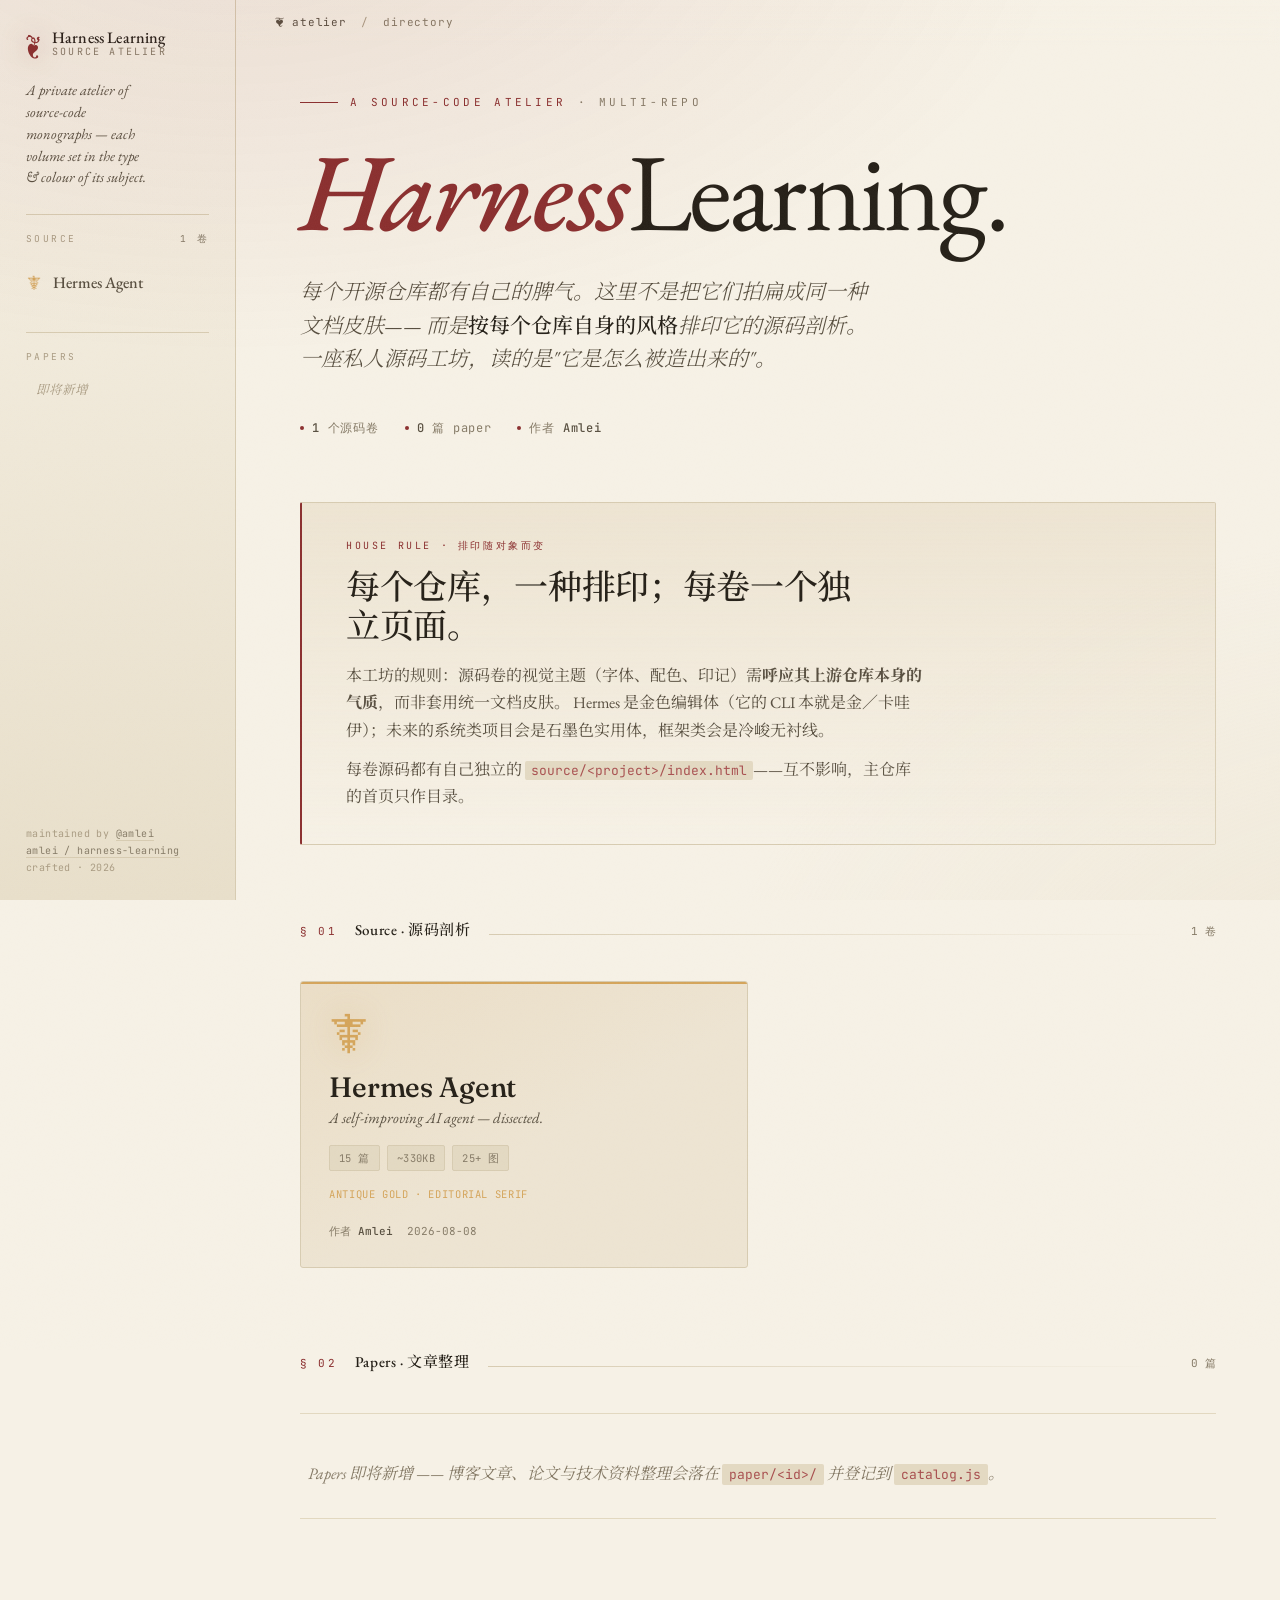
==== index.html @ 1b261e04 "Add Hermes Agent source-code analysis book + online reader - 15-part book (part-00 preface … part-14" ====
<!doctype html>
<html lang="zh-CN" data-theme="atelier">
<head>
<meta charset="utf-8" />
<meta name="viewport" content="width=device-width,initial-scale=1" />
<title>Harness Learning — a source-code atelier</title>
<meta name="description" content="个人源码学习工坊：按开源仓库自身风格排印的源码实现剖析与文章整理。" />
<link rel="icon" href="data:image/svg+xml,%3Csvg xmlns='http://www.w3.org/2000/svg' viewBox='0 0 32 32'%3E%3Crect width='32' height='32' fill='%23f6f1e6'/%3E%3Ctext x='16' y='24' font-size='22' text-anchor='middle' fill='%238a2e2e'%3E%E2%9D%A6%3C/text%3E%3C/svg%3E" />

<!-- shared design system -->
<link rel="stylesheet" href="./reader/reader.css" />
<!-- directory data -->
<script src="./catalog.js"></script>

<link rel="preconnect" href="https://fonts.googleapis.com" />
<link rel="preconnect" href="https://fonts.gstatic.com" crossorigin />
<link href="https://fonts.googleapis.com/css2?family=EB+Garamond:ital,wght@0,400;0,500;0,600;1,400&family=Fraunces:ital,opsz,wght@0,9..144,300;0,9..144,500;0,9..144,700;0,9..144,900;1,9..144,400&family=Newsreader:ital,opsz,wght@0,6..72,400;0,6..72,500;1,6..72,400&family=Spectral:ital,wght@0,400;0,500;1,400&family=Bricolage+Grotesque:opsz,wght@12..96,500;12..96,700&family=IBM+Plex+Sans:wght@400;500&family=JetBrains+Mono:wght@400;500&family=Noto+Serif+SC:wght@400;600&display=swap" rel="stylesheet" />
</head>
<body>
<div class="scrim" id="scrim"></div>

<aside class="spine" id="spine">
  <a class="brand" href="./">
    <span class="cad">❦</span>
    <span class="bt"><b>Harness Learning</b><span>source atelier</span></span>
  </a>
  <p class="tagline">A private atelier of source-code monographs — each volume set in the type &amp; colour of its subject.</p>

  <div class="div"></div>
  <p class="label"><span>Source</span><em id="srcCount"></em></p>
  <ul class="slist" id="srcList"></ul>

  <div class="div"></div>
  <p class="label"><span>Papers</span><em id="paperCount"></em></p>
  <ul class="slist" id="paperList"></ul>

  <div class="foot">
    maintained by <a href="https://github.com/amlei" target="_blank" rel="noopener">@amlei</a><br>
    <a href="https://github.com/amlei/harness-learning" target="_blank" rel="noopener">amlei / harness-learning</a><br>
    <span style="color:var(--mute-2)">crafted · 2026</span>
  </div>
</aside>

<div class="main">
  <div class="topbar show" id="topbar">
    <button class="menu-btn" id="menuBtn">☰ index</button>
    <a href="./"><span>❦</span> atelier</a>
    <span class="sep">/</span>
    <span>directory</span>
  </div>
  <div id="view"></div>
</div>

<script>
const T = CATALOG.THEMES;
const srcList = document.getElementById('srcList');
const paperList = document.getElementById('paperList');

function buildSpine(){
  srcList.innerHTML = CATALOG.source.length
    ? CATALOG.source.map(p=>{const th=T[p.theme]||T.atelier;return `<li><a href="./source/${p.id}/"><span class="m" style="color:${th.accent}">${th.mark}</span>${p.title}<span class="dot"></span></a></li>`}).join('')
    : '<li class="empty">尚无 — 见 catalog.js</li>';
  document.getElementById('srcCount').textContent = CATALOG.source.length? CATALOG.source.length+' 卷':'';
  paperList.innerHTML = CATALOG.paper.length
    ? CATALOG.paper.map(p=>{const th=T[p.theme]||T.periodical;return `<li><a href="./paper/${p.id}/"><span class="m" style="color:${th.accent}">${th.mark}</span>${p.title}<span class="dot"></span></a></li>`}).join('')
    : '<li class="empty">即将新增</li>';
  document.getElementById('paperCount').textContent = CATALOG.paper.length? CATALOG.paper.length+' 篇':'';
}

function render(){
  const totalParts = 14 * CATALOG.source.length; // each source is its own reader; count is illustrative
  const pcards = CATALOG.source.length ? CATALOG.source.map((p,i)=>{
    const th=T[p.theme]||T.atelier;
    return `<a class="pcard stagger" style="animation-delay:${.1+i*.06}s;--pc-accent:${th.accent};--pc-display:'${th.display}'" href="./source/${p.id}/">
      <div class="m">${th.mark}</div>
      <div class="t">${p.title}</div>
      <p class="tag">${p.tagline}</p>
      <div class="charsw">${(p.statsLabel||'').split(' · ').map(k=>`<span>${k}</span>`).join('')}</div>
      <div class="char">${th.character}</div>
      <div class="footr"><span>作者 <b>${p.author}</b></span><span>${p.updated}</span><span class="go">open →</span></div>
    </a>`;
  }).join('') : '<p class="empty-note">尚无源码卷。在 <code>catalog.js</code> 添加项目，并建 <code>source/&lt;id&gt;/index.html</code>。</p>';

  const plist = CATALOG.paper.length ? CATALOG.paper.map((p,i)=>{
    const th=T[p.theme]||T.periodical;
    return `<a class="pitem stagger" style="animation-delay:${.1+i*.05}s" href="./paper/${p.id}/">
      <div class="pn">${th.mark}</div>
      <div><h4>${p.title}</h4><p>${p.blurb||''}</p></div>
      <div class="pm"><b>${p.updated}</b>${p.author||''}</div>
    </a>`;
  }).join('') : '<p class="empty-note">Papers 即将新增 —— 博客文章、论文与技术资料整理会落在 <code>paper/&lt;id&gt;/</code> 并登记到 <code>catalog.js</code>。</p>';

  document.getElementById('view').innerHTML = `
  <section class="wrap">
    <div class="hero">
      <div class="eyebrow">a source-code atelier <em>· multi-repo</em></div>
      <h1><i>Harness</i><b>Learning.</b></h1>
      <p class="lede">每个开源仓库都有自己的脾气。这里不是把它们拍扁成同一种文档皮肤——
      而是<strong>按每个仓库自身的风格</strong>排印它的源码剖析。一座私人源码工坊，读的是"它是怎么被造出来的"。</p>
      <div class="meta">
        <span class="pip"><b>${CATALOG.source.length}</b> 个源码卷</span>
        <span class="pip"><b>${CATALOG.paper.length}</b> 篇 paper</span>
        <span class="pip">作者 <b>Amlei</b></span>
      </div>
    </div>

    <div class="principle">
      <p class="pl">house rule · 排印随对象而变</p>
      <h3>每个仓库，一种排印；每卷一个独立页面。</h3>
      <p>本工坊的规则：源码卷的视觉主题（字体、配色、印记）需<strong>呼应其上游仓库本身的气质</strong>，而非套用统一文档皮肤。
      Hermes 是金色编辑体（它的 CLI 本就是金／卡哇伊）；未来的系统类项目会是石墨色实用体，框架类会是冷峻无衬线。</p>
      <p>每卷源码都有自己独立的 <code>source/&lt;project&gt;/index.html</code>——互不影响，主仓库的首页只作目录。</p>
    </div>

    <div class="section">
      <div class="shead"><span class="n">§ 01</span><h2>Source · 源码剖析</h2><span class="rule"></span><span class="count">${CATALOG.source.length} 卷</span></div>
      <div class="pcgrid">${pcards}</div>
    </div>

    <div class="section">
      <div class="shead"><span class="n">§ 02</span><h2>Papers · 文章整理</h2><span class="rule"></span><span class="count">${CATALOG.paper.length} 篇</span></div>
      <div class="plist">${plist}</div>
    </div>
  </section>`;
}

/* mobile spine */
const spine=document.getElementById('spine'),scrim=document.getElementById('scrim');
document.getElementById('menuBtn').addEventListener('click',()=>spine.classList.add('open'));
scrim.addEventListener('click',()=>{spine.classList.remove('open');scrim.classList.remove('show');});
new MutationObserver(()=>scrim.classList.toggle('show',spine.classList.contains('open'))).observe(spine,{attributes:true,attributeFilter:['class']});

buildSpine();
render();
</script>
</body>
</html>
---- reader/reader.css ----
/* ============================================================================
   Harness Learning — shared design system (reader.css)
   Themes are pure CSS via :root[data-theme="..."]. Each page sets its own
   <html data-theme="…">. No JS theming, no FOUC. Single source for colour/type.
   ============================================================================ */
:root{
  /* canvas — dark default (fallback; every page sets its own data-theme) */
  --ink:#15110c; --ink-2:#1c1812; --ink-3:#241f17; --ink-4:#2e271c;
  --ink-deep:#100c07;            /* gradient / vignette endpoint for dark themes */
  --rule:#362c1d; --rule-soft:#2a2216;
  --bone:#f1e9d8; --bone-dim:#c6b89e; --mute:#897c66; --mute-2:#5f5544;
  --code-fg:#e7c386;             /* inline-code text on a dark surface */
  --accent:#b08a5a; --accent-soft:#cda87e; --accent-deep:#7e6234; --accent-2:#7d9a8e;
  --f-display:'Fraunces','Noto Serif SC',Georgia,serif;
  --f-body:'Newsreader','Noto Serif SC',Georgia,serif;
  --f-mono:'JetBrains Mono',ui-monospace,SFMono-Regular,Menlo,monospace;
  --spine-w:236px; --measure:70ch;
}
/* ── themes ────────────────────────────────────────────────────────────── */
/* atelier — the house / root directory: LIGHT blog theme (parchment + oxblood) */
:root[data-theme="atelier"]{
  --ink:#f6f1e6; --ink-2:#ede4d2; --ink-3:#e3d9c2; --ink-deep:#e8dfca;
  --rule:#d7cbb1; --rule-soft:#e2d8c0;
  --bone:#241f17; --bone-dim:#574e3f; --mute:#857a66; --mute-2:#a99b82;
  --code-fg:#7a2727;             /* dark oxblood inline-code on light pill */
  --accent:#8a2e2e; --accent-soft:#a85050; --accent-deep:#5e1f1f; --accent-2:#2e4a6a;
  --f-display:'EB Garamond','Noto Serif SC',Georgia,serif;
  --f-body:'EB Garamond','Noto Serif SC',Georgia,serif;
  --f-mono:'JetBrains Mono',ui-monospace,SFMono-Regular,Menlo,monospace;
}
:root[data-theme="hermes"]{
  /* light monochrome, faithful to hermes-agent.nousresearch.com (white / #171717 / system sans) */
  --ink:#fcfcfa; --ink-2:#f3f3f0; --ink-3:#e9e9e6; --ink-deep:#ececea;
  --rule:#e2e2df; --rule-soft:#ebebe8;
  --bone:#171717; --bone-dim:#3f3f46; --mute:#6b6b73; --mute-2:#9b9ba2;
  --code-fg:#2a2a2a;
  --accent:#171717; --accent-soft:#3f3f46; --accent-deep:#0a0a0a; --accent-2:#52525b;
  --f-display:system-ui,-apple-system,BlinkMacSystemFont,'Segoe UI',Roboto,'Noto Sans SC',sans-serif;
  --f-body:system-ui,-apple-system,BlinkMacSystemFont,'Segoe UI',Roboto,'Noto Sans SC',sans-serif;
  --f-mono:'JetBrains Mono',ui-monospace,SFMono-Regular,Menlo,monospace;
}
:root[data-theme="periodical"]{
  --accent:#8290b8; --accent-soft:#aeb8d4; --accent-deep:#5a6692; --accent-2:#b08a5a; --code-fg:#aeb8d4;
  --f-display:'Spectral','Noto Serif SC',Georgia,serif;
  --f-body:'Spectral','Noto Serif SC',Georgia,serif;
  --f-mono:'JetBrains Mono',ui-monospace,SFMono-Regular,Menlo,monospace;
}
:root[data-theme="technical"]{
  --accent:#c7b08a; --accent-soft:#dcc6a4; --accent-deep:#8a7456; --accent-2:#7d9a8e; --code-fg:#dcc6a4;
  --f-display:'Bricolage Grotesque','Noto Sans SC',system-ui,sans-serif;
  --f-body:'IBM Plex Sans','Noto Sans SC',system-ui,sans-serif;
  --f-mono:'JetBrains Mono',ui-monospace,SFMono-Regular,Menlo,monospace;
}

body,.spine,.vol,.brand .cad,a,.shead,.topbar,.pcard,.pitem,.part-head,.hero,.outline{transition:background-color .45s ease,border-color .45s ease,color .45s ease}
*{box-sizing:border-box}
html{scroll-behavior:smooth}
body{margin:0;background:var(--ink);color:var(--bone);font-family:var(--f-body);font-size:18px;line-height:1.75;-webkit-font-smoothing:antialiased;text-rendering:optimizeLegibility;font-feature-settings:"kern","liga","onum";overflow-x:hidden}
body::before{content:"";position:fixed;inset:0;z-index:9999;pointer-events:none;background:radial-gradient(120% 90% at 18% -10%,color-mix(in srgb,var(--accent) 10%,transparent),transparent 55%),radial-gradient(110% 120% at 110% 120%,color-mix(in srgb,var(--ink-deep) 55%,transparent),transparent 50%)}
body::after{content:"";position:fixed;inset:-50%;z-index:9998;pointer-events:none;opacity:.04;background-image:url("data:image/svg+xml;utf8,<svg xmlns='http://www.w3.org/2000/svg' width='220' height='220'><filter id='n'><feTurbulence type='fractalNoise' baseFrequency='0.9' numOctaves='2' stitchTiles='stitch'/><feColorMatrix values='0 0 0 0 0.95 0 0 0 0 0.9 0 0 0 0 0.8 0 0 0 1 0'/></filter><rect width='100%25' height='100%25' filter='url(%23n)'/></svg>");animation:drift 18s steps(6) infinite}
@keyframes drift{0%{transform:translate(0,0)}100%{transform:translate(-40px,-30px)}}
::selection{background:color-mix(in srgb,var(--accent) 30%,transparent);color:var(--bone)}
@keyframes rise{from{opacity:0;transform:translateY(16px)}to{opacity:1;transform:none}}
.stagger{opacity:0;animation:rise .7s cubic-bezier(.2,.8,.2,1) forwards}

/* ── spine ── */
.spine{position:fixed;inset:0 auto 0 0;width:var(--spine-w);z-index:100;display:flex;flex-direction:column;padding:30px 26px 24px;border-right:1px solid var(--rule);background:linear-gradient(180deg,var(--ink),var(--ink-deep))}
.brand{display:flex;align-items:center;gap:12px;text-decoration:none;color:var(--bone)}
.brand .cad{font-family:var(--f-display);font-size:26px;color:var(--accent);line-height:1;filter:drop-shadow(0 0 14px color-mix(in srgb,var(--accent) 40%,transparent));transition:transform .6s cubic-bezier(.2,.8,.2,1)}
.brand:hover .cad{transform:rotate(-8deg) scale(1.06)}
.brand .bt{display:flex;flex-direction:column;line-height:1.05}
.brand .bt b{font-family:var(--f-display);font-weight:500;font-size:16px;letter-spacing:.01em}
.brand .bt span{font-family:var(--f-mono);font-size:10px;letter-spacing:.22em;text-transform:uppercase;color:var(--mute)}
.spine .tagline{margin:22px 0 0;font-family:var(--f-display);font-style:italic;font-weight:300;font-size:14.5px;color:var(--bone-dim);line-height:1.5;max-width:18ch}
.spine .div{height:1px;background:var(--rule);margin:26px 0 16px}
.spine .label{font-family:var(--f-mono);font-size:9.5px;letter-spacing:.26em;text-transform:uppercase;color:var(--mute-2);margin:0 0 12px;display:flex;justify-content:space-between}
.spine .label em{font-style:normal;color:var(--mute)}
.slist{list-style:none;margin:0;padding:0}
.slist li a{display:flex;align-items:baseline;gap:10px;text-decoration:none;color:var(--bone-dim);padding:8px 10px;margin:0 -10px;border-radius:4px;font-family:var(--f-display);font-size:16px;font-weight:500;border:1px solid transparent;transition:.25s}
.slist li a .m{font-size:15px;color:var(--accent);width:16px;display:inline-block}
.slist li a:hover{color:var(--bone);background:color-mix(in srgb,var(--accent) 7%,transparent)}
.slist li a.active{color:var(--accent-soft);border-color:var(--rule);background:linear-gradient(90deg,color-mix(in srgb,var(--accent) 8%,transparent),transparent)}
.slist li a.active .m{color:var(--accent)}
.slist li a .dot{width:5px;height:5px;border-radius:50%;background:var(--accent);margin-left:auto;opacity:0;transition:.3s}
.slist li a.active .dot{opacity:1}
.slist li.empty{color:var(--mute-2);font-style:italic;font-size:12.5px;font-family:var(--f-body);padding:2px 10px}
.back-link{display:inline-flex;align-items:center;gap:7px;font-family:var(--f-mono);font-size:10.5px;letter-spacing:.18em;text-transform:uppercase;color:var(--mute);text-decoration:none;margin:4px 0 0;padding:6px 10px;margin-left:-10px;border:1px solid var(--rule);border-radius:3px;transition:.25s}
.back-link:hover{color:var(--accent);border-color:var(--accent)}
.spine .foot{margin-top:auto;font-family:var(--f-mono);font-size:10px;color:var(--mute-2);line-height:1.7;letter-spacing:.04em}
.spine .foot a{color:var(--mute);text-decoration:none;border-bottom:1px solid var(--rule)}
.spine .foot a:hover{color:var(--accent)}
#volToc{font-family:var(--f-mono);font-size:11.5px;line-height:1.9;color:var(--mute)}
#volToc a{color:var(--mute);text-decoration:none}
#volToc a:hover{color:var(--accent-soft)}

/* ── main / topbar ── */
.main{margin-left:var(--spine-w);min-height:100vh}
.topbar{position:fixed;top:0;left:var(--spine-w);right:0;height:46px;z-index:90;display:flex;align-items:center;gap:14px;padding:0 38px;background:linear-gradient(180deg,color-mix(in srgb,var(--ink) 92%,transparent),color-mix(in srgb,var(--ink) 55%,transparent) 70%,transparent);backdrop-filter:blur(6px);font-family:var(--f-mono);font-size:11px;color:var(--mute);letter-spacing:.08em;opacity:0;pointer-events:none;transition:opacity .35s}
.topbar.show{opacity:1;pointer-events:auto}
.topbar a{color:var(--bone-dim);text-decoration:none;display:inline-flex;align-items:center;gap:6px}
.topbar a:hover{color:var(--accent)}
.topbar .sep{color:var(--mute-2)}
.topbar .progress{margin-left:auto;width:120px;height:2px;background:var(--rule);position:relative;overflow:hidden}
.topbar .progress i{position:absolute;inset:0;width:0;background:linear-gradient(90deg,var(--accent-deep),var(--accent));transition:width .12s linear}

/* ── section heading ── */
.shead{display:flex;align-items:baseline;gap:18px;margin:0 0 38px}
.shead .n{font-family:var(--f-mono);font-size:11px;color:var(--accent);letter-spacing:.2em}
.shead h2{font-family:var(--f-display);font-weight:500;font-size:15px;letter-spacing:.04em;margin:0;color:var(--bone)}
.shead .rule{flex:1;height:1px;background:linear-gradient(90deg,var(--rule),transparent)}
.shead .count{font-family:var(--f-mono);font-size:11px;color:var(--mute)}
.section+.section{margin-top:clamp(64px,9vh,110px)}

/* ── wrap ── */
.wrap{max-width:1180px;margin:0 auto;padding:clamp(70px,9vh,120px) clamp(28px,5vw,76px) 120px}

/* ── hero ── */
.hero{position:relative;margin-bottom:clamp(48px,7vh,80px)}
.hero .eyebrow{display:inline-flex;align-items:center;gap:12px;font-family:var(--f-mono);font-size:11px;letter-spacing:.3em;text-transform:uppercase;color:var(--accent);margin-bottom:30px;opacity:0;animation:rise .8s .05s cubic-bezier(.2,.8,.2,1) forwards}
.hero .eyebrow::before{content:"";width:38px;height:1px;background:var(--accent)}
.hero .eyebrow em{font-style:normal;color:var(--mute)}
.hero h1{font-family:var(--f-display);font-weight:300;font-variation-settings:"opsz" 144;font-size:clamp(54px,8.6vw,138px);line-height:.9;letter-spacing:-.025em;margin:0 0 10px;color:var(--bone)}
.hero h1 i{font-style:italic;font-weight:500;color:var(--accent)}
.hero h1 b{font-weight:300}
.hero .lede{max-width:58ch;margin:34px 0 0;font-size:21px;line-height:1.6;color:var(--bone-dim);font-family:var(--f-display);font-weight:300;font-style:italic}
.hero .lede strong{font-style:normal;font-weight:500;color:var(--bone)}
.hero .meta{display:flex;flex-wrap:wrap;gap:10px 26px;margin-top:42px;font-family:var(--f-mono);font-size:12px;color:var(--mute);letter-spacing:.06em;opacity:0;animation:rise .8s .55s cubic-bezier(.2,.8,.2,1) forwards}
.hero .meta b{color:var(--bone-dim);font-weight:500}
.hero .meta .pip{display:inline-flex;align-items:center;gap:8px}
.hero .meta .pip::before{content:"";width:4px;height:4px;background:var(--accent);border-radius:50%}

/* ── principle callout ── */
.principle{margin:clamp(40px,6vh,64px) 0 clamp(56px,8vh,90px);padding:34px clamp(24px,4vw,44px);border:1px solid var(--rule);border-left:2px solid var(--accent);background:linear-gradient(180deg,var(--ink-2),transparent);border-radius:2px}
.principle .pl{font-family:var(--f-mono);font-size:10px;letter-spacing:.26em;text-transform:uppercase;color:var(--accent);margin:0 0 14px}
.principle h3{font-family:var(--f-display);font-weight:500;font-size:clamp(24px,3vw,34px);line-height:1.15;margin:0 0 16px;color:var(--bone);max-width:30ch;letter-spacing:-.01em}
.principle p{margin:0;color:var(--bone-dim);font-size:16px;line-height:1.7;max-width:72ch}
.principle p+p{margin-top:12px}
.principle code{font-family:var(--f-mono);font-size:13px;color:var(--accent-soft);background:var(--ink-3);padding:1px 6px;border-radius:2px}

/* ── project cards ── */
.pcgrid{display:grid;grid-template-columns:repeat(auto-fill,minmax(320px,1fr));gap:20px}
.pcard{position:relative;text-decoration:none;color:inherit;padding:30px 28px 26px;border:1px solid var(--rule);border-radius:3px;overflow:hidden;background:var(--ink-2);transition:transform .4s cubic-bezier(.2,.8,.2,1),border-color .35s,background .35s}
.pcard::before{content:"";position:absolute;inset:0;background:linear-gradient(150deg,color-mix(in srgb,var(--pc-accent) 14%,transparent),transparent 55%);opacity:.7;transition:opacity .4s}
.pcard::after{content:"";position:absolute;left:0;right:0;top:0;height:2px;background:var(--pc-accent)}
.pcard:hover{transform:translateY(-4px);border-color:color-mix(in srgb,var(--pc-accent) 50%,var(--rule))}
.pcard:hover::before{opacity:1}
.pcard .m{position:relative;font-family:var(--pc-display);font-size:42px;color:var(--pc-accent);line-height:1;filter:drop-shadow(0 0 16px color-mix(in srgb,var(--pc-accent) 40%,transparent))}
.pcard .t{position:relative;font-family:var(--pc-display);font-weight:500;font-size:28px;line-height:1.1;margin:18px 0 4px;color:var(--bone);letter-spacing:-.005em}
.pcard .tag{position:relative;font-family:var(--f-display);font-style:italic;font-size:15px;color:var(--bone-dim);line-height:1.45;margin:0 0 16px;max-width:34ch}
.pcard .charsw{position:relative;display:flex;flex-wrap:wrap;gap:7px;margin-bottom:14px}
.pcard .charsw span{font-family:var(--f-mono);font-size:10.5px;letter-spacing:.04em;color:var(--mute);padding:3px 9px;border:1px solid var(--rule);border-radius:2px;background:var(--ink-3)}
.pcard .char{position:relative;font-family:var(--f-mono);font-size:10.5px;letter-spacing:.06em;color:var(--pc-accent);text-transform:uppercase;margin:0 0 18px}
.pcard .footr{position:relative;display:flex;align-items:center;gap:14px;font-family:var(--f-mono);font-size:11px;color:var(--mute)}
.pcard .footr b{color:var(--bone-dim);font-weight:500}
.pcard .footr .go{margin-left:auto;color:var(--pc-accent);opacity:0;transform:translateX(-6px);transition:.35s}
.pcard:hover .footr .go{opacity:1;transform:none}

/* ── paper list ── */
.plist{border-top:1px solid var(--rule-soft)}
.pitem{display:grid;grid-template-columns:auto 1fr auto;gap:24px;align-items:baseline;padding:24px 8px;border-bottom:1px solid var(--rule-soft);text-decoration:none;color:inherit;transition:background .3s,padding .3s;position:relative}
.pitem::before{content:"";position:absolute;left:0;top:0;bottom:0;width:2px;background:var(--accent);transform:scaleY(0);transform-origin:top;transition:transform .4s cubic-bezier(.2,.8,.2,1)}
.pitem:hover{background:linear-gradient(90deg,color-mix(in srgb,var(--accent) 5%,transparent),transparent 60%);padding-left:22px}
.pitem:hover::before{transform:scaleY(1)}
.pitem .pn{font-family:var(--f-display);font-style:italic;font-size:34px;color:var(--mute-2);line-height:1}
.pitem h4{font-family:var(--f-display);font-weight:500;font-size:22px;margin:0 0 6px;color:var(--bone)}
.pitem p{margin:0;color:var(--bone-dim);font-size:15px;line-height:1.5;max-width:62ch}
.pitem .pm{font-family:var(--f-mono);font-size:11px;color:var(--mute);text-align:right;white-space:nowrap}
.pitem .pm b{display:block;color:var(--bone-dim)}
.empty-note{padding:30px 8px;border-bottom:1px solid var(--rule-soft);color:var(--mute);font-family:var(--f-display);font-style:italic;font-size:16px}
.empty-note code{font-family:var(--f-mono);font-style:normal;font-size:13px;color:var(--accent-soft);background:var(--ink-3);padding:2px 7px;border-radius:2px}

/* ── project cover (standalone reader home) ── */
.proj-head{position:relative;margin-bottom:64px;padding-bottom:34px;border-bottom:1px solid var(--rule)}
.proj-head .pmark{font-family:var(--f-display);font-size:clamp(64px,11vw,140px);line-height:.85;color:var(--accent);text-shadow:0 0 60px color-mix(in srgb,var(--accent) 25%,transparent)}
.proj-head .pkw{font-family:var(--f-mono);font-size:11px;letter-spacing:.2em;text-transform:uppercase;color:var(--mute);margin:18px 0 6px}
.proj-head h1{font-family:var(--f-display);font-weight:500;font-size:clamp(40px,6vw,82px);line-height:1;letter-spacing:-.02em;margin:0;color:var(--bone)}
.proj-head h1 i{font-style:italic;font-weight:300;color:var(--accent)}
.proj-head .blurb{max-width:64ch;margin:24px 0 0;font-size:18px;line-height:1.65;color:var(--bone-dim)}
.proj-head .auth{display:flex;flex-wrap:wrap;gap:10px 24px;margin-top:26px;font-family:var(--f-mono);font-size:12px;color:var(--mute)}
.proj-head .auth b{color:var(--bone-dim);font-weight:500}
.proj-head .auth a{color:var(--accent);text-decoration:none;border-bottom:1px solid var(--rule)}

/* ── catalog vols ── */
.toc{display:grid;grid-template-columns:1fr;gap:0;border-top:1px solid var(--rule-soft)}
.vol{display:grid;grid-template-columns:120px 1fr auto;gap:34px;align-items:start;padding:30px 8px;border-bottom:1px solid var(--rule-soft);text-decoration:none;color:inherit;position:relative;transition:background .35s,padding .35s}
.vol::before{content:"";position:absolute;left:0;top:0;bottom:0;width:2px;background:var(--accent);transform:scaleY(0);transform-origin:top;transition:transform .4s cubic-bezier(.2,.8,.2,1)}
.vol:hover{background:linear-gradient(90deg,color-mix(in srgb,var(--accent) 5%,transparent),transparent 60%);padding-left:22px}
.vol:hover::before{transform:scaleY(1)}
.vol .numeral{font-family:var(--f-display);font-weight:300;font-style:italic;font-size:62px;line-height:.85;color:var(--mute-2);font-variation-settings:"opsz" 144;transition:color .35s}
.vol:hover .numeral{color:var(--accent)}
.vol .numeral .sub{display:block;font-family:var(--f-mono);font-style:normal;font-size:10px;letter-spacing:.18em;color:var(--mute-2);margin-top:10px}
.vol .body h3{font-family:var(--f-display);font-weight:500;font-size:27px;line-height:1.15;margin:6px 0 10px;color:var(--bone);letter-spacing:-.005em}
.vol .body p{margin:0;color:var(--bone-dim);font-size:16px;line-height:1.55;max-width:62ch}
.vol .body .kw{margin-top:14px;display:flex;flex-wrap:wrap;gap:7px}
.vol .body .kw span{font-family:var(--f-mono);font-size:10.5px;letter-spacing:.04em;color:var(--mute);padding:3px 9px;border:1px solid var(--rule);border-radius:2px;background:var(--ink-2)}
.vol .size{font-family:var(--f-mono);font-size:11px;color:var(--mute-2);letter-spacing:.08em;text-align:right;white-space:nowrap;padding-top:14px}
.vol .size b{display:block;color:var(--bone-dim);font-weight:500;font-size:13px}
.vol .size .arrow{margin-top:8px;color:var(--accent);opacity:0;transform:translateX(-6px);transition:.35s}
.vol:hover .size .arrow{opacity:1;transform:none}

/* ── reading layout: left-anchored column + right "on this page" rail ── */
.read-layout{display:grid;grid-template-columns:minmax(0,1fr) 220px;gap:56px;max-width:1180px;margin:0 auto;padding:clamp(54px,7vh,86px) clamp(28px,4vw,52px) 140px;align-items:start}
.reader{min-width:0}

.part-head{margin-bottom:44px;padding-bottom:22px;border-bottom:1px solid var(--rule)}
.part-eyebrow{font-family:var(--f-mono);font-size:11px;letter-spacing:.22em;text-transform:uppercase;color:var(--accent);margin-bottom:14px}
.part-head h1{font-family:var(--f-display);font-weight:500;font-size:clamp(30px,4vw,46px);line-height:1.12;letter-spacing:-.01em;margin:0;color:var(--bone);max-width:22ch}
.part-head .auth{display:flex;flex-wrap:wrap;gap:8px 22px;margin-top:18px;font-family:var(--f-mono);font-size:11.5px;color:var(--mute)}
.part-head .auth b{color:var(--bone-dim);font-weight:500}
.part-head .auth a{color:var(--accent);text-decoration:none;border-bottom:1px solid var(--rule)}

/* prose: body text at a calm measure, code/tables/diagrams span the column */
.prose{font-size:17.5px;line-height:1.85;color:var(--bone)}
.prose>*+*{margin-top:1.4em}
.prose p,.prose ul,.prose ol,.prose blockquote,.prose h2,.prose h3,.prose h4{max-width:72ch}
.prose h1{display:none}
.prose h2{font-family:var(--f-display);font-weight:500;font-size:clamp(25px,3vw,33px);line-height:1.18;letter-spacing:-.005em;margin:2.4em 0 .5em;color:var(--bone);scroll-margin-top:78px;position:relative}
.prose h2::before{content:"§";position:absolute;left:-1.05em;color:var(--accent);opacity:.5;font-weight:300}
.prose h3{font-family:var(--f-display);font-weight:500;font-size:21px;margin:2em 0 .35em;color:var(--accent);scroll-margin-top:78px}
.prose h4{font-family:var(--f-display);font-weight:600;font-size:17.5px;color:var(--bone);margin:1.6em 0 .2em}
.prose p{margin:0;hyphens:auto;orphans:3;widows:3}
.prose strong{color:var(--bone);font-weight:600}
.prose em{font-style:italic;color:var(--bone-dim)}
.prose a{color:var(--accent);text-decoration:none;border-bottom:1px solid color-mix(in srgb,var(--accent) 40%,transparent);transition:.2s}
.prose a:hover{color:var(--accent-deep);border-color:var(--accent)}
.prose code{font-family:var(--f-mono);font-size:.84em;color:var(--code-fg);background:var(--ink-3);padding:.12em .42em;border-radius:3px;border:1px solid var(--rule-soft)}
/* code blocks: calm dark island, full column width, lang label + copy */
.prose pre{position:relative;font-family:var(--f-mono);font-size:13.5px;line-height:1.65;background:#0f0d0b;color:#f1e9d8;border:1px solid var(--rule);border-radius:6px;padding:30px 18px 16px;margin:1.8em 0;width:100%;max-width:none;overflow-x:auto}
.prose pre code{background:none;border:none;padding:0;color:#f1e9d8;font-size:inherit}
.prose pre[data-lang]::before{content:attr(data-lang);position:absolute;top:7px;left:14px;font-family:var(--f-mono);font-size:10px;letter-spacing:.12em;text-transform:uppercase;color:rgba(241,233,216,.4)}
.code-copy{position:absolute;top:5px;right:8px;font-family:var(--f-mono);font-size:10.5px;color:rgba(241,233,216,.55);background:rgba(255,255,255,.06);border:1px solid rgba(255,255,255,.1);padding:2px 9px;border-radius:4px;cursor:pointer;opacity:0;transition:opacity .2s,color .2s}
.prose pre:hover .code-copy{opacity:1}
.code-copy:hover{color:#fff;background:rgba(255,255,255,.12)}
.prose blockquote{margin:1.8em 0;padding:6px 0 6px 24px;border-left:3px solid var(--accent);color:var(--bone-dim);font-family:var(--f-display);font-style:italic;font-size:1.02em;background:linear-gradient(90deg,color-mix(in srgb,var(--accent) 6%,transparent),transparent 70%)}
.prose blockquote p{margin:.3em 0}
.prose ul,.prose ol{margin:1.2em 0;padding-left:1.5em}
.prose li{margin:.4em 0}
.prose ul li::marker{color:var(--accent)}
.prose ol li::marker{color:var(--accent);font-family:var(--f-mono);font-size:.85em}
.prose hr{border:none;height:1px;background:linear-gradient(90deg,transparent,var(--rule) 20%,var(--rule) 80%,transparent);margin:3em 0;width:100%;max-width:none}
.prose table{width:100%;max-width:none;border-collapse:collapse;margin:1.8em 0;font-size:14.5px;display:block;overflow-x:auto}
.prose th,.prose td{border-bottom:1px solid var(--rule);padding:9px 14px;text-align:left;vertical-align:top}
.prose th{font-family:var(--f-display);font-weight:600;color:var(--accent);font-size:13.5px;white-space:nowrap}
.prose td code{font-size:.82em;white-space:nowrap}
/* mermaid: theme-blended surface, click-to-zoom */
.prose .mermaid{margin:2em 0;padding:22px;background:var(--ink-3);border:1px solid var(--rule);border-radius:6px;text-align:center;width:100%;max-width:none;overflow-x:auto}
.prose .mermaid.zoomable{cursor:zoom-in}
.prose .mermaid svg{max-width:100%;height:auto}
.prose .mermaid-error{font-family:var(--f-mono);font-size:12px;color:#bb6253;padding:18px}

.partnav{display:flex;justify-content:space-between;gap:24px;margin-top:96px;padding-top:30px;border-top:1px solid var(--rule)}
.partnav a{text-decoration:none;color:var(--bone-dim);max-width:46%;padding:14px 18px;border:1px solid var(--rule);border-radius:4px;transition:.25s;display:flex;flex-direction:column;gap:5px}
.partnav a:hover{border-color:var(--accent);color:var(--bone);background:color-mix(in srgb,var(--accent) 5%,transparent)}
.partnav a .dir{font-family:var(--f-mono);font-size:10px;letter-spacing:.2em;color:var(--accent);text-transform:uppercase}
.partnav a .ttl{font-family:var(--f-display);font-size:17px;font-weight:500}
.partnav a.next{margin-left:auto;text-align:right}
.partnav .phantom{visibility:hidden}

/* right "on this page" rail + scroll-spy */
.toc-rail{position:sticky;top:80px;align-self:start;font-size:13px;max-height:calc(100vh - 100px);overflow:auto}
.toc-rail-inner{border-left:1px solid var(--rule);padding-left:16px}
.rail-label{font-family:var(--f-mono);font-size:10px;letter-spacing:.22em;text-transform:uppercase;color:var(--mute);margin:0 0 12px}
#railList{list-style:none;margin:0;padding:0}
#railList li{margin:0}
#railList a{display:block;color:var(--mute);text-decoration:none;padding:5px 0 5px 0;line-height:1.4;font-size:12.5px;border:none;transition:color .2s}
#railList a:hover{color:var(--bone-dim)}
#railList a.active{color:var(--accent);font-weight:600}
#railList li.lvl3 a{padding-left:14px;font-size:12px;color:var(--mute-2)}

/* mermaid lightbox */
.lightbox{position:fixed;inset:0;z-index:10000;background:rgba(8,7,5,.9);display:none;align-items:center;justify-content:center}
.lightbox.show{display:flex}
.lightbox .lb-stage{display:flex;align-items:center;justify-content:center;width:100%;height:100%;cursor:grab;overflow:hidden}
.lightbox .lb-stage>svg{transform-origin:center center;max-width:92vw;max-height:84vh;width:auto;height:auto;background:var(--ink-3);padding:18px;box-sizing:content-box;border-radius:8px;filter:drop-shadow(0 14px 50px rgba(0,0,0,.5))}
.lightbox .lb-close{position:absolute;top:16px;right:22px;font-size:32px;line-height:1;color:#fff;background:none;border:0;cursor:pointer;opacity:.65}
.lightbox .lb-close:hover{opacity:1}
.lightbox .lb-hint{position:absolute;bottom:18px;left:0;right:0;text-align:center;font-family:var(--f-mono);font-size:11px;color:rgba(255,255,255,.45);letter-spacing:.05em}

.load{display:flex;flex-direction:column;align-items:center;justify-content:center;min-height:60vh;gap:18px;color:var(--mute)}
.load .cad{font-family:var(--f-display);font-size:42px;color:var(--accent);animation:spin 3s ease-in-out infinite}
@keyframes spin{0%,100%{transform:rotate(0)}50%{transform:rotate(180deg)}}
.load .t{font-family:var(--f-mono);font-size:12px;letter-spacing:.2em;text-transform:uppercase}

/* ── responsive ── */
.menu-btn{display:none}
@media(max-width:1180px){
  .read-layout{grid-template-columns:1fr;max-width:860px}
  .toc-rail{display:none}
}
@media(max-width:980px){
  :root{--spine-w:0px}
  .spine{width:280px;transform:translateX(-100%);transition:transform .35s cubic-bezier(.2,.8,.2,1);box-shadow:30px 0 80px rgba(0,0,0,.6)}
  .spine.open{transform:none}
  .topbar{left:0;padding:0 20px}
  .menu-btn{display:inline-flex;align-items:center;gap:8px;background:none;border:1px solid var(--rule);color:var(--bone-dim);font-family:var(--f-mono);font-size:11px;letter-spacing:.12em;padding:6px 12px;border-radius:3px;cursor:pointer}
  .menu-btn:hover{color:var(--accent);border-color:var(--accent)}
  .scrim{position:fixed;inset:0;background:rgba(0,0,0,.5);z-index:99;opacity:0;pointer-events:none;transition:.3s}
  .scrim.show{opacity:1;pointer-events:auto}
}
@media(max-width:640px){
  body{font-size:17px}
  .vol,.pitem{grid-template-columns:64px 1fr;gap:18px}
  .vol .numeral,.pitem .pn{font-size:40px}
  .vol .size,.pitem .pm{display:none}
  .wrap,.read-layout{padding-left:22px;padding-right:22px}
  .hero h1{font-size:54px}
  .pcard{padding:24px 22px}
}
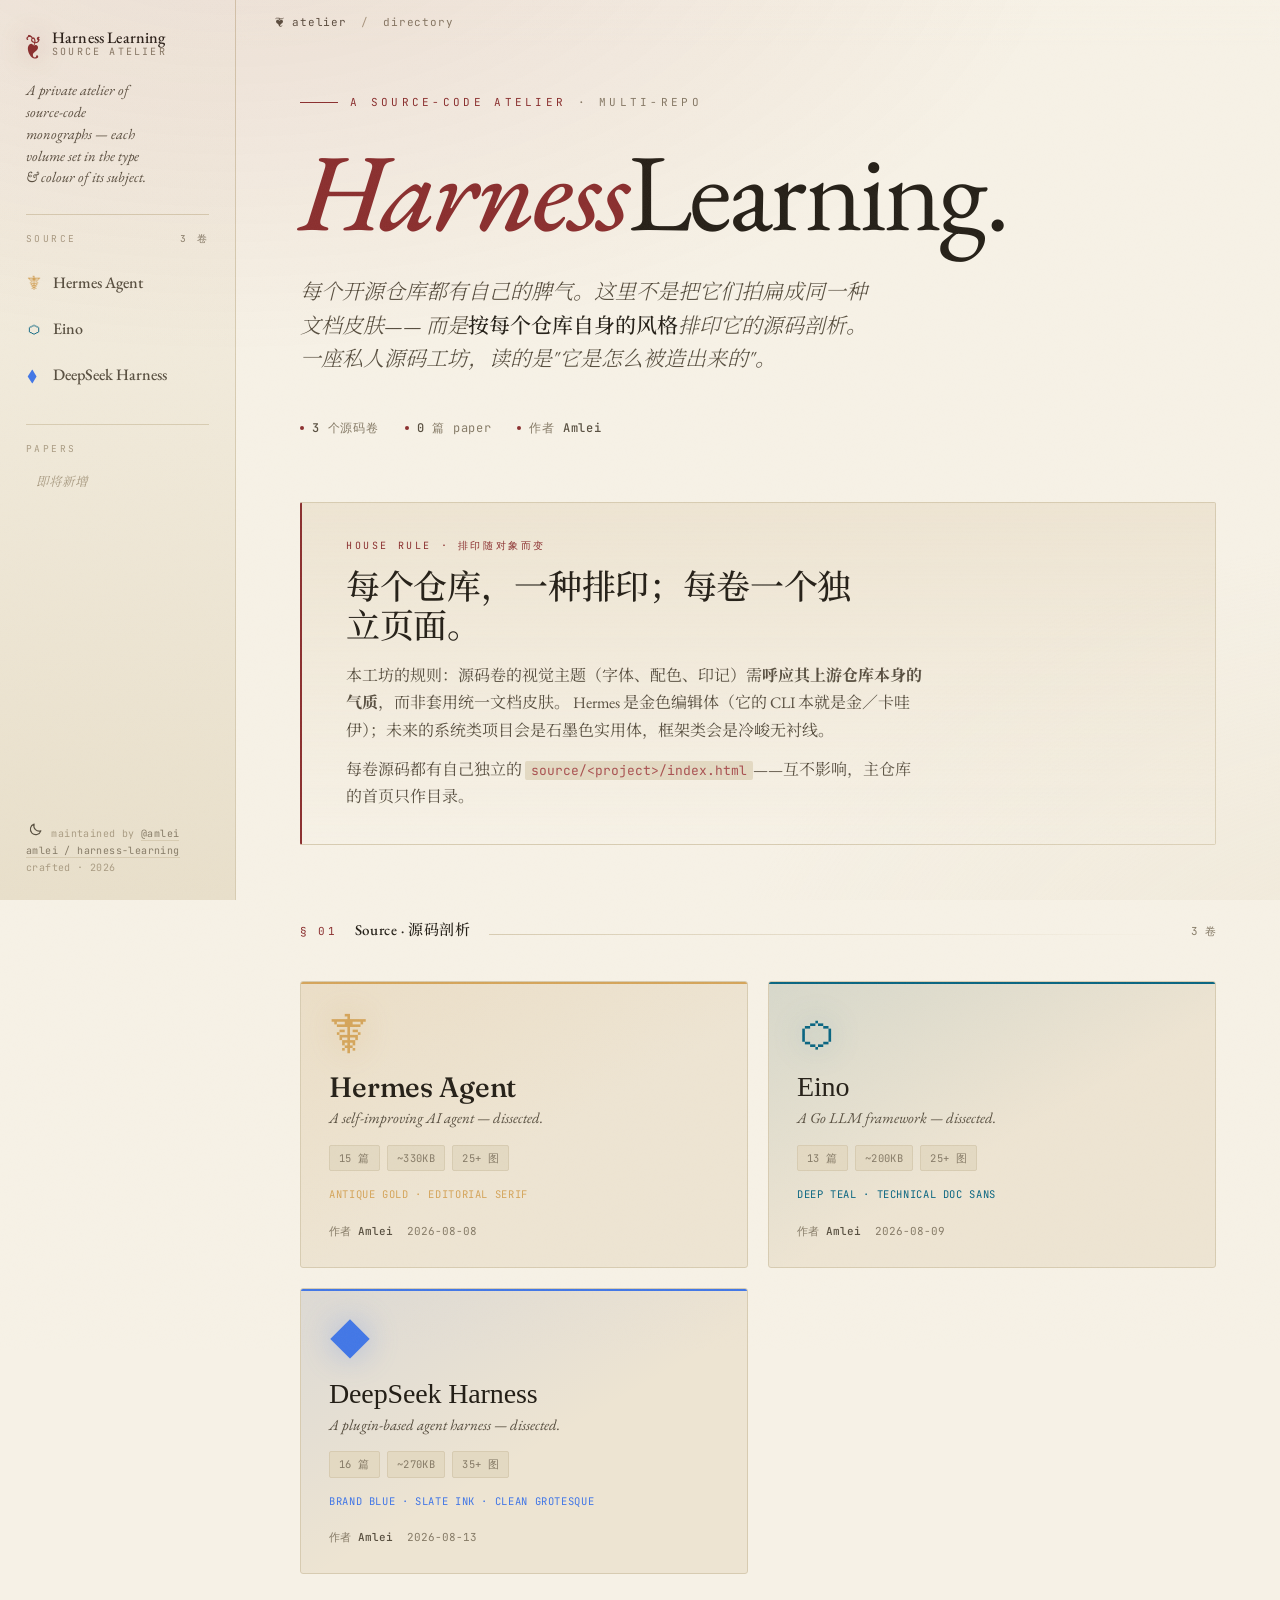
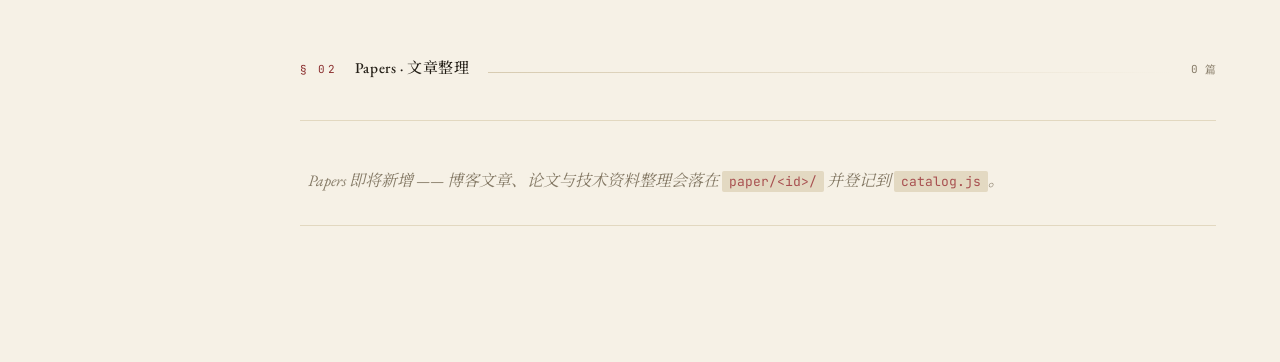
==== commit 0150372a: "Add dark mode: one scheme overlaid on every theme data-scheme="dark" on <html> flips canvas/text/cod" ====
--- a/index.html
+++ b/index.html
@@ -3,6 +3,8 @@
 <head>
 <meta charset="utf-8" />
 <meta name="viewport" content="width=device-width,initial-scale=1" />
+<script>(function(){try{var s=localStorage.getItem('hl-scheme');if(!s)s=matchMedia('(prefers-color-scheme: dark)').matches?'dark':'light';if(s==='dark')document.documentElement.dataset.scheme='dark';}catch(e){}})();</script>
+
 <title>Harness Learning — a source-code atelier</title>
 <meta name="description" content="个人源码学习工坊：按开源仓库自身风格排印的源码实现剖析与文章整理。" />
 <link rel="icon" href="data:image/svg+xml,%3Csvg xmlns='http://www.w3.org/2000/svg' viewBox='0 0 32 32'%3E%3Crect width='32' height='32' fill='%23f6f1e6'/%3E%3Ctext x='16' y='24' font-size='22' text-anchor='middle' fill='%238a2e2e'%3E%E2%9D%A6%3C/text%3E%3C/svg%3E" />
@@ -130,6 +132,24 @@
 scrim.addEventListener('click',()=>{spine.classList.remove('open');scrim.classList.remove('show');});
 new MutationObserver(()=>scrim.classList.toggle('show',spine.classList.contains('open'))).observe(spine,{attributes:true,attributeFilter:['class']});
 
+/* dark/light scheme toggle (same markup/logic as reader.js) */
+const SUN='<svg viewBox="0 0 24 24" fill="none" stroke="currentColor" stroke-width="1.8" stroke-linecap="round" stroke-linejoin="round" aria-hidden="true"><circle cx="12" cy="12" r="4.2"/><path d="M12 2.5v2.4M12 19.1v2.4M4.3 4.3l1.7 1.7M18 18l1.7 1.7M2.5 12h2.4M19.1 12h2.4M4.3 19.7 6 18M18 6l1.7-1.7"/></svg>';
+const MOON='<svg viewBox="0 0 24 24" fill="none" stroke="currentColor" stroke-width="1.8" stroke-linecap="round" stroke-linejoin="round" aria-hidden="true"><path d="M20.6 14.2A8.6 8.6 0 0 1 9.8 3.4a8.6 8.6 0 1 0 10.8 10.8Z"/></svg>';
+function schemeApply(s){
+  if(s==='dark') document.documentElement.dataset.scheme='dark';
+  else delete document.documentElement.dataset.scheme;
+  try{ localStorage.setItem('hl-scheme', s); }catch(e){}
+  document.querySelectorAll('.scheme-btn').forEach(b=>{ b.innerHTML = s==='dark'?SUN:MOON; b.title = s==='dark'?'切换到亮色':'切换到暗色'; b.setAttribute('aria-label',b.title); });
+}
+function schemeBtn(){
+  const b=document.createElement('button'); b.className='scheme-btn'; b.type='button';
+  b.addEventListener('click',()=>schemeApply(document.documentElement.dataset.scheme==='dark'?'light':'dark'));
+  return b;
+}
+const rootSpineFoot=document.querySelector('.spine .foot');
+if(rootSpineFoot) rootSpineFoot.prepend(schemeBtn());
+schemeApply(document.documentElement.dataset.scheme==='dark'?'dark':'light');
+
 buildSpine();
 render();
 </script>
--- a/reader/reader.css
+++ b/reader/reader.css
@@ -51,15 +51,88 @@
   --f-body:'IBM Plex Sans','Noto Sans SC',system-ui,sans-serif;
   --f-mono:'JetBrains Mono',ui-monospace,SFMono-Regular,Menlo,monospace;
 }
+:root[data-theme="eino"]{
+  /* light, faithful to cloudwego.io: white canvas + deep teal (#086480) brand + Open Sans.
+     Colours measured as computed styles on the live site (CSS = ground truth): hero banner
+     td-box--secondary #086480, dark section/footer #024053, light cyan block #bae0eb,
+     link azure #3996ec, body #222 on #fff, font "Open Sans". */
+  --ink:#ffffff; --ink-2:#f5f8f9; --ink-3:#e9eff1; --ink-deep:#eef3f5;
+  --rule:#dbe4e8; --rule-soft:#e7eef1;
+  --bone:#222222; --bone-dim:#44545d; --mute:#687882; --mute-2:#94a3ac;
+  --code-fg:#0a5468;             /* deep teal inline-code on a light pill */
+  --accent:#086480; --accent-soft:#0a7c95; --accent-deep:#024053; --accent-2:#3996ec;
+  --f-display:'Open Sans','Noto Sans SC',system-ui,-apple-system,sans-serif;
+  --f-body:'Open Sans','Noto Sans SC',system-ui,-apple-system,sans-serif;
+  --f-mono:'JetBrains Mono',ui-monospace,SFMono-Regular,Menlo,monospace;
+}
+
+:root[data-theme="dsh"]{
+  /* light, faithful to deepseek.com: warm off-white canvas + slate ink + brand blue (#4176E6,
+     rgb 65,118,230) accent + soft blue-grey wash, DM Sans / Host Grotesk geometric grotesques.
+     Colours measured as computed styles on the live marketing site (CSS = ground truth):
+     body #f9f8f8, surface #ffffff, ink #1e232c, accent #4176e6 (links), gradient rgb(156,193,231)
+     blue → transparent, muted #8691a1, fonts "DM Sans"/"Host Grotesk". */
+  --ink:#f9f8f8; --ink-2:#ffffff; --ink-3:#eef1f6; --ink-deep:#e7ecf3;
+  --rule:#dfe4ee; --rule-soft:#eaeef5;
+  --bone:#1e232c; --bone-dim:#3d4654; --mute:#6b7585; --mute-2:#8691a1;
+  --code-fg:#1f4ed8;             /* brand-blue inline-code on a light pill */
+  --accent:#4176e6; --accent-soft:#6993ee; --accent-deep:#2c5bc8; --accent-2:#9cc1e7;
+  --f-display:'Host Grotesk','DM Sans','Noto Sans SC',system-ui,-apple-system,sans-serif;
+  --f-body:'DM Sans','Host Grotesk','Noto Sans SC',system-ui,-apple-system,sans-serif;
+  --f-mono:'JetBrains Mono',ui-monospace,SFMono-Regular,Menlo,monospace;
+}
+:root[data-theme="dsh"]{
+  /* code island: light theme keeps a quiet light-grey block with dark text — matches the
+     site's restrained, document-station feel; syntax tokens stay readable on it. */
+  --code-bg:#f3f5f9; --code-text:#1e232c;
+  --syn-keyword:#7c3aed; --syn-string:#15803d; --syn-number:#b45309; --syn-comment:#8691a1; --syn-fn:#1d4ed8;
+}
+
+/* ── dark mode: one scheme overlaid on ANY theme ──────────────────────────
+   data-scheme="dark" on <html> flips the canvas/text/code variables while the
+   theme keeps its brand accent + fonts. Specificity: :root[data-scheme] ties with
+   :root[data-theme], so this block must come AFTER every theme block. */
+:root[data-scheme="dark"]{
+  --ink:#14161b; --ink-2:#1a1d24; --ink-3:#22262f; --ink-deep:#10131a;
+  --rule:#323743; --rule-soft:#282c36;
+  --bone:#e6e4df; --bone-dim:#b7b3ab; --mute:#837f76; --mute-2:#5d5a53;
+  --code-fg:#e8c47f;             /* warm inline-code on dark pill */
+}
+:root[data-scheme="dark"][data-theme="atelier"],
+:root[data-scheme="dark"][data-theme="hermes"],
+:root[data-scheme="dark"][data-theme="eino"],
+:root[data-scheme="dark"][data-theme="dsh"]{
+  --code-bg:#171a20; --code-text:#e4e2dd;
+  --syn-keyword:#c792ea; --syn-string:#c3e88d; --syn-number:#f78c6c; --syn-comment:#6b7a72; --syn-fn:#82aaff;
+}
+/* light-code themes (atelier/hermes/eino/dsh) need hljs overrides flipped in dark;
+   periodical/technical/dark-fallback already carry dark code islands. */
+:root[data-scheme="dark"] .prose pre code{color:var(--code-text)}
+:root[data-scheme="dark"] .prose pre{border-color:var(--rule)}
+
+/* scheme toggle button (topbar + spine foot) */
+.scheme-btn{display:inline-flex;align-items:center;gap:5px;color:var(--bone-dim);cursor:pointer;background:none;border:none;padding:2px;line-height:0;font-family:inherit}
+.scheme-btn:hover{color:var(--accent)}
+.scheme-btn svg{width:15px;height:15px}
 
 body,.spine,.vol,.brand .cad,a,.shead,.topbar,.pcard,.pitem,.part-head,.hero,.outline{transition:background-color .45s ease,border-color .45s ease,color .45s ease}
+
+/* ── code-block palettes (theme-aware; overrides CDN hljs theme) ── */
+:root,:root[data-theme="periodical"],:root[data-theme="technical"]{
+  --code-bg:#14110d; --code-text:#e8e0d0;
+  --syn-keyword:#c792ea; --syn-string:#c3e88d; --syn-number:#f78c6c; --syn-comment:#6b7a72; --syn-fn:#82aaff;
+}
+:root[data-theme="atelier"],:root[data-theme="hermes"],:root[data-theme="eino"]{
+  --code-bg:#f6f5f2; --code-text:#2a2a2a;
+  --syn-keyword:#923a8a; --syn-string:#3a6a3a; --syn-number:#a05a1a; --syn-comment:#978a74; --syn-fn:#2e508a;
+}
 *{box-sizing:border-box}
 html{scroll-behavior:smooth}
 body{margin:0;background:var(--ink);color:var(--bone);font-family:var(--f-body);font-size:18px;line-height:1.75;-webkit-font-smoothing:antialiased;text-rendering:optimizeLegibility;font-feature-settings:"kern","liga","onum";overflow-x:hidden}
 body::before{content:"";position:fixed;inset:0;z-index:9999;pointer-events:none;background:radial-gradient(120% 90% at 18% -10%,color-mix(in srgb,var(--accent) 10%,transparent),transparent 55%),radial-gradient(110% 120% at 110% 120%,color-mix(in srgb,var(--ink-deep) 55%,transparent),transparent 50%)}
 body::after{content:"";position:fixed;inset:-50%;z-index:9998;pointer-events:none;opacity:.04;background-image:url("data:image/svg+xml;utf8,<svg xmlns='http://www.w3.org/2000/svg' width='220' height='220'><filter id='n'><feTurbulence type='fractalNoise' baseFrequency='0.9' numOctaves='2' stitchTiles='stitch'/><feColorMatrix values='0 0 0 0 0.95 0 0 0 0 0.9 0 0 0 0 0.8 0 0 0 1 0'/></filter><rect width='100%25' height='100%25' filter='url(%23n)'/></svg>");animation:drift 18s steps(6) infinite}
 @keyframes drift{0%{transform:translate(0,0)}100%{transform:translate(-40px,-30px)}}
-::selection{background:color-mix(in srgb,var(--accent) 30%,transparent);color:var(--bone)}
+::selection{background:color-mix(in srgb,var(--accent) 85%,transparent);color:var(--ink)}
 @keyframes rise{from{opacity:0;transform:translateY(16px)}to{opacity:1;transform:none}}
 .stagger{opacity:0;animation:rise .7s cubic-bezier(.2,.8,.2,1) forwards}
 
@@ -102,6 +175,8 @@
 .topbar .sep{color:var(--mute-2)}
 .topbar .progress{margin-left:auto;width:120px;height:2px;background:var(--rule);position:relative;overflow:hidden}
 .topbar .progress i{position:absolute;inset:0;width:0;background:linear-gradient(90deg,var(--accent-deep),var(--accent));transition:width .12s linear}
+.topbar .gh-link{margin-left:14px;color:var(--bone-dim);display:inline-flex;align-items:center;line-height:0}
+.topbar .gh-link:hover{color:var(--accent)}
 
 /* ── section heading ── */
 .shead{display:flex;align-items:baseline;gap:18px;margin:0 0 38px}
@@ -225,12 +300,17 @@
 .prose a:hover{color:var(--accent-deep);border-color:var(--accent)}
 .prose code{font-family:var(--f-mono);font-size:.84em;color:var(--code-fg);background:var(--ink-3);padding:.12em .42em;border-radius:3px;border:1px solid var(--rule-soft)}
 /* code blocks: calm dark island, full column width, lang label + copy */
-.prose pre{position:relative;font-family:var(--f-mono);font-size:13.5px;line-height:1.65;background:#0f0d0b;color:#f1e9d8;border:1px solid var(--rule);border-radius:6px;padding:30px 18px 16px;margin:1.8em 0;width:100%;max-width:none;overflow-x:auto}
-.prose pre code{background:none;border:none;padding:0;color:#f1e9d8;font-size:inherit}
-.prose pre[data-lang]::before{content:attr(data-lang);position:absolute;top:7px;left:14px;font-family:var(--f-mono);font-size:10px;letter-spacing:.12em;text-transform:uppercase;color:rgba(241,233,216,.4)}
-.code-copy{position:absolute;top:5px;right:8px;font-family:var(--f-mono);font-size:10.5px;color:rgba(241,233,216,.55);background:rgba(255,255,255,.06);border:1px solid rgba(255,255,255,.1);padding:2px 9px;border-radius:4px;cursor:pointer;opacity:0;transition:opacity .2s,color .2s}
+.prose pre{position:relative;font-family:var(--f-mono);font-size:13.5px;line-height:1.65;background:var(--code-bg);color:var(--code-text);border:1px solid var(--rule);border-radius:6px;padding:30px 18px 16px;margin:1.8em 0;width:100%;max-width:none;overflow-x:auto}
+.prose pre code{background:none;border:none;padding:0;color:var(--code-text);font-size:inherit}
+.prose pre code .hljs-keyword{color:var(--syn-keyword)}
+.prose pre code .hljs-string,.prose pre code .hljs-meta-string{color:var(--syn-string)}
+.prose pre code .hljs-number,.prose pre code .hljs-literal{color:var(--syn-number)}
+.prose pre code .hljs-comment{color:var(--syn-comment);font-style:italic}
+.prose pre code .hljs-title,.prose pre code .hljs-function .hljs-title,.prose pre code .hljs-name{color:var(--syn-fn)}
+.prose pre[data-lang]::before{content:attr(data-lang);position:absolute;top:7px;left:14px;font-family:var(--f-mono);font-size:10px;letter-spacing:.12em;text-transform:uppercase;color:color-mix(in srgb,var(--code-text) 40%,transparent)}
+.code-copy{position:absolute;top:5px;right:8px;font-family:var(--f-mono);font-size:10.5px;color:color-mix(in srgb,var(--code-text) 60%,transparent);background:color-mix(in srgb,var(--code-text) 8%,transparent);border:1px solid color-mix(in srgb,var(--code-text) 14%,transparent);padding:2px 9px;border-radius:4px;cursor:pointer;opacity:0;transition:opacity .2s,color .2s}
 .prose pre:hover .code-copy{opacity:1}
-.code-copy:hover{color:#fff;background:rgba(255,255,255,.12)}
+.code-copy:hover{color:var(--code-text);background:color-mix(in srgb,var(--code-text) 16%,transparent)}
 .prose blockquote{margin:1.8em 0;padding:6px 0 6px 24px;border-left:3px solid var(--accent);color:var(--bone-dim);font-family:var(--f-display);font-style:italic;font-size:1.02em;background:linear-gradient(90deg,color-mix(in srgb,var(--accent) 6%,transparent),transparent 70%)}
 .prose blockquote p{margin:.3em 0}
 .prose ul,.prose ol{margin:1.2em 0;padding-left:1.5em}
